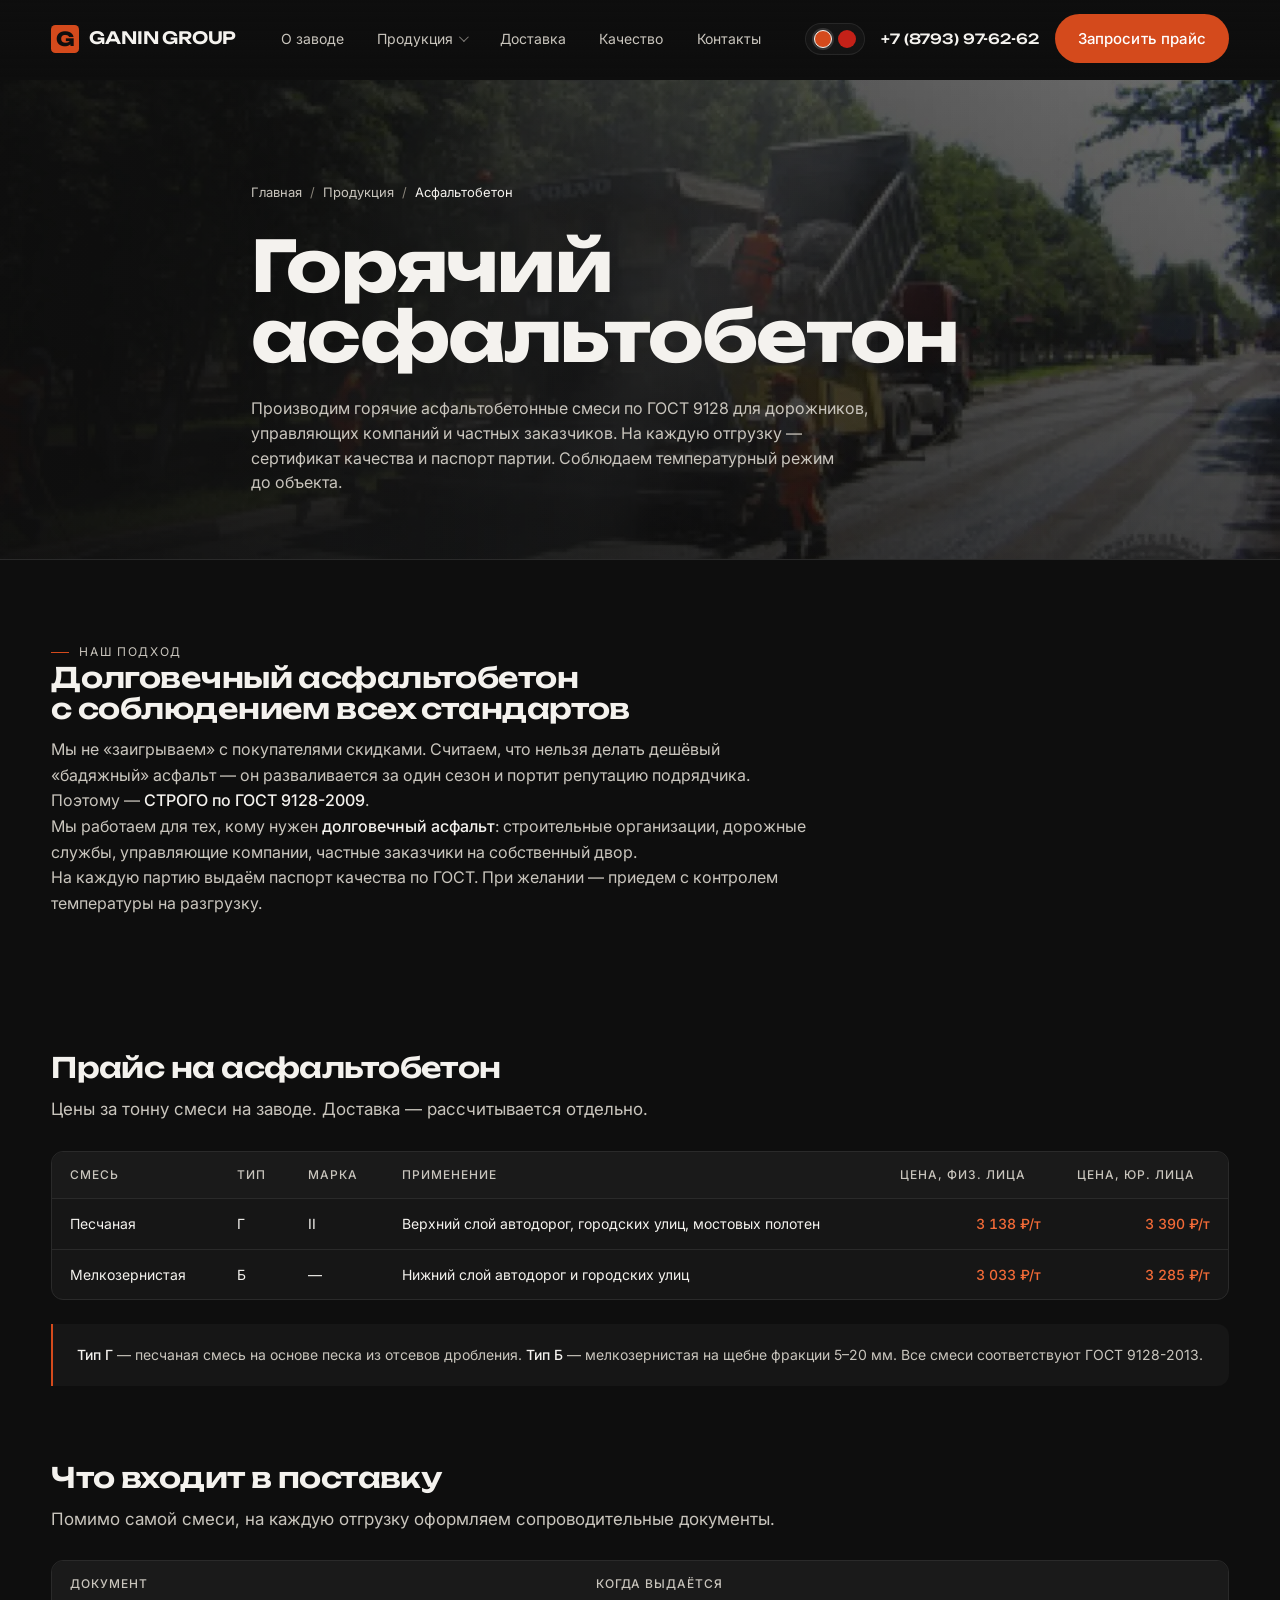
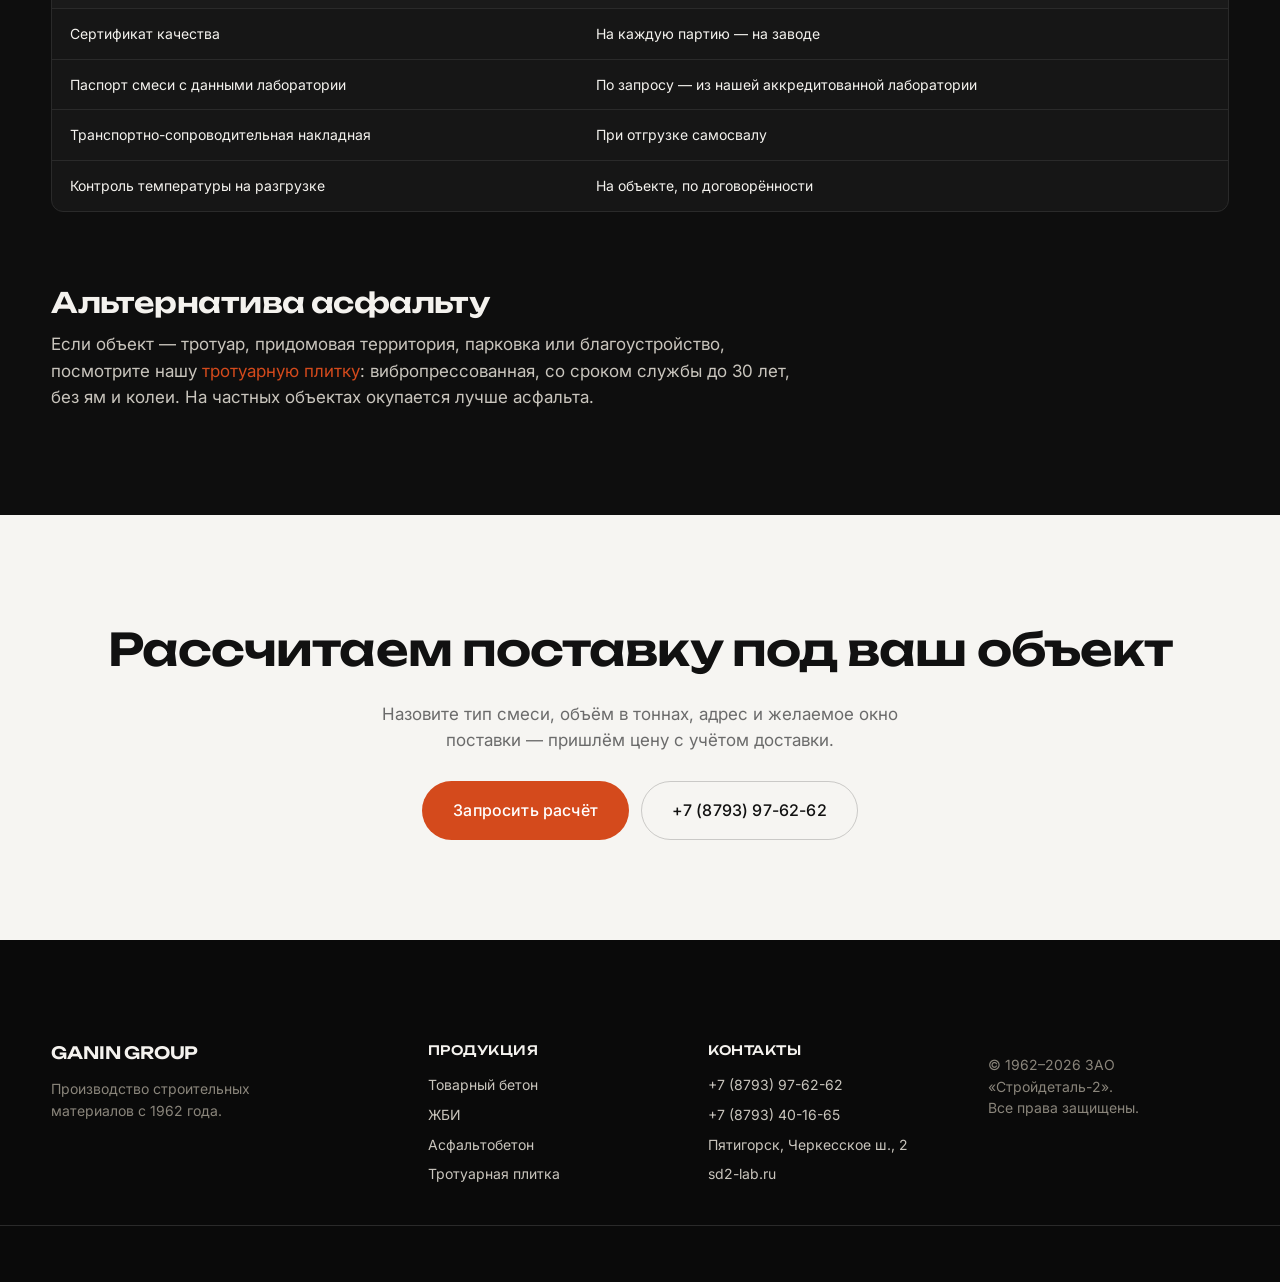
==== products/asphalt.html @ 4ff0aaa1 "first commit" ====
<!doctype html>
<html lang="ru">
<head>
  <meta charset="utf-8" />
  <meta name="viewport" content="width=device-width, initial-scale=1, viewport-fit=cover" />
  <meta name="theme-color" content="#0E0E0E" />
  <title>Асфальтобетон — Стройдеталь-2, Пятигорск</title>
  <meta name="description" content="Горячий асфальтобетон по ГОСТ 9128 для дорог, городских улиц и мостовых полотен. Песчаная и мелкозернистая смесь. Доставка с соблюдением температуры на объект." />

  <link rel="preconnect" href="https://fonts.googleapis.com" />
  <link rel="preconnect" href="https://fonts.gstatic.com" crossorigin />
  <link rel="stylesheet" href="https://fonts.googleapis.com/css2?family=Inter:wght@400;500;600&family=Unbounded:wght@500;600;700&display=swap" />
  <link rel="stylesheet" href="../assets/css/styles.css" />
</head>
<body>

<header class="site-header" data-header>
  <div class="container header-row">
    <a class="brand" href="../index.html" aria-label="GANIN GROUP — на главную">
      <svg class="brand__mark" viewBox="0 0 32 32" aria-hidden="true"><rect width="32" height="32" rx="5" fill="currentColor"/><text x="16" y="23.5" text-anchor="middle" font-family="Unbounded, system-ui, sans-serif" font-weight="800" font-size="22" letter-spacing="-1" fill="#0E0E0E">G</text></svg>
      <span class="brand__name">GANIN GROUP</span>
    </a>
    <nav class="nav" aria-label="Основная навигация">
      <ul class="nav__list">
        <li><a href="../index.html#about">О заводе</a></li>
        <li class="nav__has-sub">
          <a href="../index.html#products" aria-haspopup="true">Продукция</a>
          <ul class="nav__sub" aria-label="Категории продукции">
            <li><a href="concrete.html">Товарный бетон и&nbsp;растворы</a></li>
            <li><a href="zhbi.html">ЖБИ <small>293 позиции</small></a></li>
            <li><a href="asphalt.html">Асфальтобетон</a></li>
            <li><a href="paving.html">Тротуарная плитка, бордюр</a></li>
            <li><a href="drainage.html">Дренажные лотки</a></li>
            <li><a href="quarry.html">Инертные материалы <small>карьер</small></a></li>
          </ul>
        </li>
        <li><a href="../index.html#delivery">Доставка</a></li>
        <li><a href="../index.html#quality">Качество</a></li>
        <li><a href="../index.html#contacts">Контакты</a></li>
      </ul>
    </nav>
    <div class="header-actions">
      <a class="phone-link" href="tel:+78793976262">+7 (8793) 97-62-62</a>
      <a class="btn btn--accent" href="../index.html#contacts">Запросить прайс</a>
    </div>
    <button class="burger" data-burger aria-label="Открыть меню" aria-expanded="false">
      <span></span><span></span><span></span>
    </button>
  </div>
</header>

<main class="page">
  <section class="page-hero">
    <div class="page-hero__bg" aria-hidden="true">
      <img src="../assets/img/products/asphalt.webp" alt="" loading="lazy" />
    </div>
    <div class="container page-hero__inner">
      <nav class="breadcrumb" aria-label="Навигация по сайту">
        <a href="../index.html">Главная</a>
        <span class="breadcrumb__sep">/</span>
        <a href="../index.html#products">Продукция</a>
        <span class="breadcrumb__sep">/</span>
        <span class="breadcrumb__current">Асфальтобетон</span>
      </nav>
      <h1>Горячий<br/>асфальтобетон</h1>
      <p>
        Производим горячие асфальтобетонные смеси по&nbsp;ГОСТ&nbsp;9128 для дорожников,
        управляющих компаний и&nbsp;частных заказчиков. На&nbsp;каждую отгрузку&nbsp;—
        сертификат качества и&nbsp;паспорт партии. Соблюдаем температурный режим до&nbsp;объекта.
      </p>
    </div>
  </section>

  <section class="page-section">
    <div class="container">
      <header class="page-section__head">
        <p class="eyebrow">Наш подход</p>
        <h2>Долговечный асфальтобетон<br/>с&nbsp;соблюдением всех стандартов</h2>
        <div class="lede-block">
          <p>
            Мы&nbsp;не&nbsp;«заигрываем» с&nbsp;покупателями скидками. Считаем,
            что нельзя делать дешёвый «бадяжный» асфальт&nbsp;— он&nbsp;разваливается
            за&nbsp;один сезон и&nbsp;портит репутацию подрядчика. Поэтому&nbsp;—
            <strong>СТРОГО по&nbsp;ГОСТ&nbsp;9128-2009</strong>.
          </p>
          <p>
            Мы&nbsp;работаем для&nbsp;тех, кому нужен <strong>долговечный
            асфальт</strong>: строительные организации, дорожные службы,
            управляющие компании, частные заказчики на&nbsp;собственный двор.
          </p>
          <p>
            На&nbsp;каждую партию выдаём паспорт качества по&nbsp;ГОСТ.
            При&nbsp;желании&nbsp;— приедем с&nbsp;контролем температуры на&nbsp;разгрузку.
          </p>
        </div>
      </header>
    </div>
  </section>

  <section class="page-section">
    <div class="container">
      <header class="page-section__head">
        <h2>Прайс на&nbsp;асфальтобетон</h2>
        <p>Цены за&nbsp;тонну смеси на&nbsp;заводе. Доставка&nbsp;— рассчитывается отдельно.</p>
      </header>

      <div class="table-wrap">
        <table class="price-table">
          <thead>
            <tr>
              <th>Смесь</th>
              <th>Тип</th>
              <th>Марка</th>
              <th>Применение</th>
              <th>Цена, физ.&nbsp;лица</th>
              <th>Цена, юр.&nbsp;лица</th>
            </tr>
          </thead>
          <tbody>
            <tr>
              <td>Песчаная</td>
              <td>Г</td>
              <td>II</td>
              <td>Верхний слой автодорог, городских улиц, мостовых полотен</td>
              <td class="price">3 138&nbsp;₽/т</td>
              <td class="price">3 390&nbsp;₽/т</td>
            </tr>
            <tr>
              <td>Мелкозернистая</td>
              <td>Б</td>
              <td>—</td>
              <td>Нижний слой автодорог и&nbsp;городских улиц</td>
              <td class="price">3 033&nbsp;₽/т</td>
              <td class="price">3 285&nbsp;₽/т</td>
            </tr>
          </tbody>
        </table>
      </div>

      <div class="tech-notes">
        <b>Тип&nbsp;Г</b>&nbsp;— песчаная смесь на&nbsp;основе песка из&nbsp;отсевов дробления.
        <b>Тип&nbsp;Б</b>&nbsp;— мелкозернистая на&nbsp;щебне фракции 5–20&nbsp;мм.
        Все смеси соответствуют ГОСТ&nbsp;9128-2013.
      </div>
    </div>
  </section>

  <section class="page-section">
    <div class="container">
      <header class="page-section__head">
        <h2>Что входит в&nbsp;поставку</h2>
        <p>Помимо самой смеси, на&nbsp;каждую отгрузку оформляем сопроводительные документы.</p>
      </header>

      <div class="table-wrap">
        <table class="price-table">
          <thead>
            <tr><th>Документ</th><th>Когда выдаётся</th></tr>
          </thead>
          <tbody>
            <tr><td>Сертификат качества</td><td>На&nbsp;каждую партию&nbsp;— на&nbsp;заводе</td></tr>
            <tr><td>Паспорт смеси с&nbsp;данными лаборатории</td><td>По&nbsp;запросу&nbsp;— из&nbsp;нашей аккредитованной лаборатории</td></tr>
            <tr><td>Транспортно-сопроводительная накладная</td><td>При отгрузке самосвалу</td></tr>
            <tr><td>Контроль температуры на&nbsp;разгрузке</td><td>На&nbsp;объекте, по&nbsp;договорённости</td></tr>
          </tbody>
        </table>
      </div>
    </div>
  </section>

  <section class="page-section">
    <div class="container">
      <header class="page-section__head">
        <h2>Альтернатива асфальту</h2>
        <p>
          Если объект&nbsp;— тротуар, придомовая территория, парковка
          или&nbsp;благоустройство, посмотрите нашу <a class="accent" href="paving.html">тротуарную плитку</a>:
          вибропрессованная, со&nbsp;сроком службы до&nbsp;30&nbsp;лет, без&nbsp;ям и&nbsp;колеи.
          На&nbsp;частных объектах окупается лучше асфальта.
        </p>
      </header>
    </div>
  </section>

  <section class="page-cta">
    <div class="container">
      <h2>Рассчитаем поставку под ваш объект</h2>
      <p>Назовите тип смеси, объём в&nbsp;тоннах, адрес и&nbsp;желаемое окно поставки&nbsp;— пришлём цену с&nbsp;учётом доставки.</p>
      <div class="page-cta__actions">
        <a class="btn btn--accent btn--lg" href="../index.html#contacts">Запросить расчёт</a>
        <a class="btn btn--ghost btn--lg" href="tel:+78793976262">+7 (8793) 97-62-62</a>
      </div>
    </div>
  </section>
</main>

<footer class="footer">
  <div class="container footer__grid">
    <div class="footer__brand">
      <span class="brand__name">GANIN GROUP</span>
      <p>Производство строительных материалов с&nbsp;1962&nbsp;года.</p>
    </div>
    <div class="footer__col">
      <p class="footer__h">Продукция</p>
      <ul>
        <li><a href="concrete.html">Товарный бетон</a></li>
        <li><a href="zhbi.html">ЖБИ</a></li>
        <li><a href="asphalt.html">Асфальтобетон</a></li>
        <li><a href="paving.html">Тротуарная плитка</a></li>
      </ul>
    </div>
    <div class="footer__col">
      <p class="footer__h">Контакты</p>
      <ul>
        <li><a href="tel:+78793976262">+7 (8793) 97-62-62</a></li>
        <li><a href="tel:+78793401665">+7 (8793) 40-16-65</a></li>
        <li>Пятигорск, Черкесское ш., 2</li>
        <li><a href="https://sd2-lab.ru" rel="noopener" target="_blank">sd2-lab.ru</a></li>
      </ul>
    </div>
    <div class="footer__col footer__legal">
      <p>© 1962–<span data-year>2026</span> ЗАО «Стройдеталь-2».<br/>Все права защищены.</p>
    </div>
  </div>
</footer>

<script src="../assets/js/main.js" defer></script>
</body>
</html>
---- assets/css/styles.css ----
/* ============================================
   Стройдеталь-2 — design system
   ============================================ */

:root {
  --bg:        #0E0E0E;
  --bg-2:      #161616;
  --surface:   #1A1A1A;
  --surface-2: #222;
  --line:      #2A2A2A;
  --fg:        #F4F2EE;
  --fg-2:      #C9C5BD;
  --muted:     #8A857B;
  --accent:    #D44A1C;
  --accent-2:  #F26A37;

  --light-bg:  #F6F5F2;
  --light-fg:  #111;
  --light-mut: #6B6B6B;
  --light-line:#E2DFD7;

  /* color theme swatches (read by theme picker) */
  --swatch-orange: #D44A1C;
  --swatch-red:    #C42118;

  --container: 1440px;
  --gutter:    clamp(20px, 4vw, 56px);

  --r-sm: 6px;
  --r-md: 12px;
  --r-lg: 20px;

  --ease: cubic-bezier(.2, .7, .2, 1);
}

/* Red accent theme — swap orange for industrial red */
[data-accent="red"] {
  --accent:   #C42118;
  --accent-2: #E63B2A;
}

* { box-sizing: border-box; }

html { scroll-behavior: smooth; }

body {
  margin: 0;
  font-family: 'Inter', -apple-system, BlinkMacSystemFont, 'Segoe UI', system-ui, sans-serif;
  font-size: 17px;
  line-height: 1.55;
  color: var(--fg);
  background: var(--bg);
  -webkit-font-smoothing: antialiased;
  -moz-osx-font-smoothing: grayscale;
  text-rendering: optimizeLegibility;
}

img, svg, video, canvas, iframe { display: block; max-width: 100%; }

a { color: inherit; text-decoration: none; }
a:hover { color: var(--accent-2); }

button { font: inherit; cursor: pointer; }

.container {
  width: 100%;
  max-width: var(--container);
  margin: 0 auto;
  padding-inline: var(--gutter);
}

/* ============ Typography ============ */
.h2 {
  font-family: 'Unbounded', 'Inter', sans-serif;
  font-weight: 600;
  font-size: clamp(2rem, 4.5vw, 4.2rem);
  line-height: 1.04;
  letter-spacing: -0.02em;
  margin: 0 0 .4em;
  color: var(--fg);
}

.eyebrow {
  display: inline-block;
  font-size: 12px;
  letter-spacing: .14em;
  text-transform: uppercase;
  color: var(--muted);
  margin: 0 0 1.2rem;
  padding-left: 28px;
  position: relative;
}
.eyebrow::before {
  content: "";
  position: absolute;
  left: 0; top: 50%;
  width: 18px; height: 1px;
  background: var(--accent);
}

.accent { color: var(--accent); }

/* ============ Buttons ============ */
.btn {
  display: inline-flex;
  align-items: center;
  justify-content: center;
  gap: .5em;
  padding: 12px 22px;
  font-weight: 500;
  font-size: 15px;
  letter-spacing: .01em;
  border: 1px solid transparent;
  border-radius: 999px;
  cursor: pointer;
  transition: background .2s var(--ease), color .2s var(--ease), border-color .2s var(--ease), transform .15s var(--ease);
  white-space: nowrap;
}
.btn--accent {
  background: var(--accent);
  color: #fff;
}
.btn--accent:hover {
  background: var(--accent-2);
  color: #fff;
  transform: translateY(-1px);
}
.btn--ghost {
  background: transparent;
  color: var(--fg);
  border-color: rgba(255,255,255,.22);
}
.btn--ghost:hover {
  border-color: var(--fg);
  color: var(--fg);
}
/* Ghost button on light surfaces */
.products .btn--ghost,
.stats .btn--ghost,
.contacts .btn--ghost,
.page-cta .btn--ghost {
  color: var(--light-fg);
  border-color: rgba(0,0,0,.18);
}
.products .btn--ghost:hover,
.stats .btn--ghost:hover,
.contacts .btn--ghost:hover,
.page-cta .btn--ghost:hover {
  border-color: var(--light-fg);
  color: var(--light-fg);
}
.btn--lg {
  padding: 16px 30px;
  font-size: 16px;
}

/* ============ Header ============ */
.site-header {
  position: fixed;
  inset: 0 0 auto 0;
  z-index: 50;
  padding-block: 14px;
  background: linear-gradient(to bottom, rgba(14,14,14,.6), rgba(14,14,14,0));
  transition: background .25s var(--ease), backdrop-filter .25s var(--ease);
}
.site-header.is-scrolled {
  background: rgba(14,14,14,.85);
  backdrop-filter: saturate(140%) blur(14px);
  -webkit-backdrop-filter: saturate(140%) blur(14px);
  border-bottom: 1px solid rgba(255,255,255,.06);
}

.header-row {
  display: grid;
  grid-template-columns: auto 1fr auto;
  align-items: center;
  gap: 32px;
}

.brand {
  display: inline-flex;
  align-items: center;
  gap: 10px;
  color: var(--accent);
}
.brand__mark { width: 28px; height: 28px; }
.brand__name {
  font-family: 'Unbounded', sans-serif;
  font-weight: 600;
  font-size: 17px;
  letter-spacing: -0.01em;
  color: var(--fg);
}

.nav__list {
  list-style: none;
  margin: 0;
  padding: 0;
  display: flex;
  justify-content: center;
  gap: clamp(14px, 2vw, 28px);
}
.nav__list > li > a {
  font-size: 14px;
  color: var(--fg-2);
  padding: 8px 4px;
  position: relative;
  display: inline-flex;
  align-items: center;
  gap: 4px;
}
.nav__list > li > a:hover { color: var(--fg); }
.nav__list > li > a::after {
  content: "";
  position: absolute;
  left: 4px; right: 4px; bottom: 4px;
  height: 1px;
  background: var(--accent);
  transform: scaleX(0);
  transform-origin: left;
  transition: transform .25s var(--ease);
}
.nav__list > li > a:hover::after { transform: scaleX(1); }

/* Dropdown — products submenu */
.nav__has-sub { position: relative; }
.nav__has-sub > a::before {
  content: "";
  width: 6px; height: 6px;
  border-right: 1.5px solid currentColor;
  border-bottom: 1.5px solid currentColor;
  transform: rotate(45deg) translateY(-2px);
  opacity: .6;
  transition: transform .2s var(--ease), opacity .2s var(--ease);
  margin-left: 2px;
  order: 2;
}
.nav__has-sub:hover > a::before,
.nav__has-sub:focus-within > a::before {
  transform: rotate(-135deg) translateY(2px);
  opacity: 1;
}
.nav__sub {
  list-style: none;
  margin: 0;
  padding: 8px 0;
  position: absolute;
  top: calc(100% + 8px);
  left: -16px;
  min-width: 280px;
  background: rgba(20, 20, 20, .92);
  backdrop-filter: saturate(140%) blur(16px);
  -webkit-backdrop-filter: saturate(140%) blur(16px);
  border: 1px solid rgba(255, 255, 255, .08);
  border-radius: var(--r-md);
  box-shadow: 0 14px 40px -10px rgba(0, 0, 0, .55);
  opacity: 0;
  visibility: hidden;
  transform: translateY(-6px);
  transition: opacity .2s var(--ease), transform .2s var(--ease), visibility .2s;
  z-index: 5;
}
/* invisible bridge so cursor can move from parent to dropdown without losing hover */
.nav__has-sub::before {
  content: "";
  position: absolute;
  top: 100%; left: 0; right: 0;
  height: 10px;
}
.nav__has-sub:hover > .nav__sub,
.nav__has-sub:focus-within > .nav__sub {
  opacity: 1;
  visibility: visible;
  transform: none;
}
.nav__sub li { display: block; }
.nav__sub a {
  display: block;
  padding: 11px 20px;
  font-size: 14px;
  color: var(--fg-2);
  white-space: nowrap;
  border-left: 2px solid transparent;
  transition: color .15s var(--ease), background .15s var(--ease), border-color .15s var(--ease);
}
.nav__sub a:hover,
.nav__sub a:focus-visible {
  color: var(--fg);
  background: rgba(255, 255, 255, .04);
  border-left-color: var(--accent);
  outline: none;
}
.nav__sub small {
  display: block;
  font-size: 11px;
  color: var(--muted);
  letter-spacing: .04em;
  margin-top: 2px;
}

.header-actions {
  display: flex;
  align-items: center;
  gap: 16px;
}

/* Theme picker (accent colour swatches in header) */
.theme-picker {
  display: inline-flex;
  align-items: center;
  gap: 6px;
  padding: 6px 8px;
  border-radius: 999px;
  border: 1px solid rgba(255, 255, 255, .08);
  background: rgba(255, 255, 255, .03);
}
.theme-picker__dot {
  --dot: var(--swatch-orange);
  width: 18px;
  height: 18px;
  padding: 0;
  border-radius: 50%;
  border: 1.5px solid transparent;
  background: var(--dot);
  cursor: pointer;
  transition: transform .15s var(--ease), border-color .15s var(--ease), box-shadow .15s var(--ease);
}
.theme-picker__dot:hover { transform: scale(1.12); }
.theme-picker__dot[aria-pressed="true"] {
  border-color: var(--fg);
  box-shadow: 0 0 0 2px rgba(244, 242, 238, .15);
}
.theme-picker__dot:focus-visible {
  outline: 2px solid var(--fg);
  outline-offset: 3px;
}
.theme-picker__dot--orange { --dot: var(--swatch-orange); }
.theme-picker__dot--red    { --dot: var(--swatch-red); }

@media (max-width: 640px) {
  .theme-picker { padding: 4px 6px; gap: 4px; }
  .theme-picker__dot { width: 16px; height: 16px; }
}
.phone-link {
  font-family: 'Unbounded', sans-serif;
  font-weight: 500;
  font-size: 14px;
  letter-spacing: -0.01em;
  color: var(--fg);
}

.burger {
  display: none;
  background: transparent;
  border: 0;
  width: 40px; height: 40px;
  padding: 8px;
  position: relative;
}
.burger span {
  display: block;
  width: 22px; height: 2px;
  background: var(--fg);
  margin: 5px auto;
  transition: transform .25s var(--ease), opacity .25s var(--ease);
}
.burger[aria-expanded="true"] span:nth-child(1) { transform: translateY(7px) rotate(45deg); }
.burger[aria-expanded="true"] span:nth-child(2) { opacity: 0; }
.burger[aria-expanded="true"] span:nth-child(3) { transform: translateY(-7px) rotate(-45deg); }

/* ============ Hero ============ */
.hero {
  position: relative;
  height: 220vh;        /* scroll length for the video */
  background: #000;
}
.hero__sticky {
  position: sticky;
  top: 0;
  height: 100vh;
  overflow: hidden;
}
.hero__canvas,
.hero__fallback {
  position: absolute;
  inset: 0;
  width: 100%;
  height: 100%;
  object-fit: cover;
}
.hero__canvas { z-index: 2; }
.hero__fallback { z-index: 1; opacity: .9; filter: brightness(.85); }
.hero__shade {
  position: absolute;
  inset: 0;
  z-index: 3;
  background:
    radial-gradient(ellipse at 30% 40%, rgba(0,0,0,0) 0%, rgba(0,0,0,.55) 75%),
    linear-gradient(to bottom, rgba(0,0,0,.55), rgba(0,0,0,0) 35%, rgba(0,0,0,.65) 100%);
  pointer-events: none;
}

.hero__content {
  position: relative;
  z-index: 4;
  height: 100%;
  display: flex;
  flex-direction: column;
  justify-content: flex-end;
  padding-bottom: clamp(60px, 12vh, 140px);
  max-width: var(--container);
}
.hero__eyebrow {
  display: inline-block;
  font-size: 12px;
  letter-spacing: .18em;
  text-transform: uppercase;
  color: var(--fg-2);
  margin: 0 0 24px;
  padding-left: 28px;
  position: relative;
}
.hero__eyebrow::before {
  content: "";
  position: absolute;
  left: 0; top: 50%;
  width: 18px; height: 1px;
  background: var(--accent);
}
.hero__title {
  font-family: 'Unbounded', sans-serif;
  font-weight: 700;
  font-size: clamp(2.4rem, 6.2vw, 5.6rem);
  line-height: .98;
  letter-spacing: -0.025em;
  margin: 0 0 .35em;
  max-width: 18ch;
  color: var(--fg);
  overflow-wrap: break-word;
  word-break: normal;
  hyphens: manual;
}
.hero__lede {
  max-width: 56ch;
  font-size: clamp(1rem, 1.2vw, 1.2rem);
  color: var(--fg-2);
  margin: 0 0 32px;
}
.hero__cta {
  display: flex;
  flex-wrap: wrap;
  gap: 12px;
}

.hero__scrollhint {
  position: absolute;
  z-index: 4;
  right: var(--gutter);
  bottom: 28px;
  font-size: 11px;
  letter-spacing: .22em;
  text-transform: uppercase;
  color: var(--fg-2);
  display: flex;
  flex-direction: column;
  align-items: center;
  gap: 8px;
  opacity: .85;
}
.hero__scrollhint svg { animation: bob 1.6s var(--ease) infinite; }
@keyframes bob {
  0%, 100% { transform: translateY(0); opacity: .9; }
  50%      { transform: translateY(6px); opacity: .55; }
}

/* ============ Stats strip ============ */
.stats {
  background: var(--light-bg);
  color: var(--light-fg);
  padding: clamp(40px, 6vw, 80px) 0;
  position: relative;
  z-index: 2;
}
.stats__grid {
  display: grid;
  grid-template-columns: repeat(auto-fit, minmax(180px, 1fr));
  gap: clamp(20px, 3vw, 40px);
}
.stat {
  display: flex;
  flex-direction: column;
  gap: 6px;
  border-left: 2px solid var(--accent);
  padding-left: 18px;
}
.stat__num {
  font-family: 'Unbounded', sans-serif;
  font-weight: 600;
  font-size: clamp(2.2rem, 4vw, 3.4rem);
  line-height: 1;
  letter-spacing: -0.02em;
  font-variant-numeric: tabular-nums;
  color: var(--light-fg);
}
.stat__label {
  font-size: 14px;
  color: var(--light-mut);
}

/* ============ Sections shared ============ */
.section {
  padding: clamp(80px, 12vw, 160px) 0;
  position: relative;
}
.section__head { max-width: 760px; margin: 0 0 clamp(40px, 6vw, 80px); }
.section__lede {
  font-size: clamp(1rem, 1.2vw, 1.2rem);
  color: var(--fg-2);
  max-width: 56ch;
  margin: 0;
}

/* ============ About ============ */
.about { background: var(--bg); }
.about__grid {
  display: grid;
  grid-template-columns: 1fr 1fr;
  gap: clamp(40px, 6vw, 100px);
  align-items: start;
}
.about__head { position: sticky; top: 100px; }
.about__body p { color: var(--fg-2); margin: 0 0 1.2em; }

.checklist {
  list-style: none;
  margin: 28px 0 0;
  padding: 0;
  display: grid;
  gap: 12px;
}
.checklist li {
  position: relative;
  padding-left: 32px;
  color: var(--fg);
}
.checklist li::before {
  content: "";
  position: absolute;
  left: 0; top: 10px;
  width: 18px; height: 1px;
  background: var(--accent);
}

/* ============ Products ============ */
.products {
  background: var(--light-bg);
  color: var(--light-fg);
}
.products .eyebrow { color: var(--light-mut); }
.products .h2 { color: var(--light-fg); }
.products .section__lede { color: var(--light-mut); }
.products .eyebrow::before { background: var(--accent); }

.products__grid {
  display: grid;
  grid-template-columns: repeat(auto-fit, minmax(320px, 1fr));
  gap: 1px;
  background: var(--light-line);
  border: 1px solid var(--light-line);
}
.product {
  background: var(--light-bg);
  display: flex;
  flex-direction: column;
  transition: background .25s var(--ease);
  color: var(--light-fg);
  text-decoration: none;
}
.product:hover { background: #fff; color: var(--light-fg); }
.product:hover .product__more { color: var(--accent-2); }
.product:focus-visible { outline: 2px solid var(--accent); outline-offset: -2px; }
.product__media {
  aspect-ratio: 16 / 10;
  background: var(--light-line);
  overflow: hidden;
}
.product__media svg,
.product__media img {
  width: 100%;
  height: 100%;
  object-fit: cover;
  display: block;
  transition: transform .55s var(--ease);
}
.product:hover .product__media img { transform: scale(1.035); }
.product__body {
  padding: clamp(20px, 2.5vw, 32px);
  display: flex;
  flex-direction: column;
  gap: 12px;
  flex: 1;
}
.product__title {
  font-family: 'Unbounded', sans-serif;
  font-weight: 600;
  font-size: clamp(1.3rem, 1.7vw, 1.7rem);
  letter-spacing: -0.02em;
  line-height: 1.05;
  margin: 0;
  color: var(--light-fg);
}
.product__body p {
  margin: 0;
  color: var(--light-mut);
  font-size: 15px;
}
.product__more {
  margin-top: auto;
  padding-top: 8px;
  font-weight: 500;
  color: var(--accent);
  font-size: 15px;
}
.product__more:hover { color: var(--accent-2); }

/* ============ Delivery ============ */
.delivery { background: var(--bg); }
.delivery__grid {
  display: grid;
  grid-template-columns: 1fr 1fr;
  gap: clamp(40px, 6vw, 100px);
  align-items: start;
}
.delivery__metrics {
  display: grid;
  grid-template-columns: 1fr 1fr;
  gap: 1px;
  background: var(--line);
  border: 1px solid var(--line);
}
.metric {
  background: var(--bg);
  padding: clamp(24px, 3vw, 40px);
  display: flex;
  flex-direction: column;
  gap: 10px;
  min-height: 200px;
  justify-content: space-between;
}
.metric__num {
  font-family: 'Unbounded', sans-serif;
  font-weight: 600;
  font-size: clamp(2.5rem, 5vw, 4rem);
  line-height: 1;
  letter-spacing: -0.025em;
  color: var(--accent);
  font-variant-numeric: tabular-nums;
}
.metric__label {
  font-size: 14px;
  color: var(--fg-2);
  max-width: 22ch;
}

/* ============ Quality ============ */
.quality { background: var(--bg-2); }
.quality__grid {
  display: grid;
  grid-template-columns: 1fr 1fr;
  gap: clamp(40px, 6vw, 100px);
  align-items: start;
}
.quality__head { position: sticky; top: 100px; }
.quality__head p { color: var(--fg-2); margin: 0 0 24px; }

.quality__list {
  list-style: none;
  margin: 0;
  padding: 0;
  display: grid;
  gap: 1px;
  background: var(--line);
  border-top: 1px solid var(--line);
  border-bottom: 1px solid var(--line);
}
.quality__list li {
  background: var(--bg-2);
  padding: 28px 8px;
  display: grid;
  grid-template-columns: auto 1fr;
  gap: 28px;
  align-items: start;
}
.quality__num {
  font-family: 'Unbounded', sans-serif;
  font-size: 13px;
  font-weight: 500;
  color: var(--accent);
  letter-spacing: .06em;
  padding-top: 4px;
}
.quality__list h4 {
  font-family: 'Unbounded', sans-serif;
  font-weight: 500;
  font-size: 1.05rem;
  margin: 0 0 6px;
  letter-spacing: -0.01em;
}
.quality__list p {
  margin: 0;
  color: var(--fg-2);
  font-size: 15px;
}

/* ============ Contacts ============ */
.contacts {
  background: var(--light-bg);
  color: var(--light-fg);
}
.contacts .eyebrow { color: var(--light-mut); }
.contacts .h2 { color: var(--light-fg); }
.contacts__grid {
  display: grid;
  grid-template-columns: 1fr 1fr;
  gap: clamp(40px, 6vw, 80px);
  row-gap: clamp(40px, 5vw, 60px);
}
.contacts__head p { color: var(--light-mut); }

.contacts__cards {
  display: grid;
  gap: 16px;
}
.ccard {
  background: #fff;
  border: 1px solid var(--light-line);
  border-radius: var(--r-md);
  padding: 24px;
  display: flex;
  flex-direction: column;
  gap: 8px;
}
.ccard__label {
  font-size: 12px;
  letter-spacing: .14em;
  text-transform: uppercase;
  color: var(--light-mut);
  margin: 0 0 8px;
}
.ccard__big {
  font-family: 'Unbounded', sans-serif;
  font-weight: 500;
  font-size: clamp(1.2rem, 1.8vw, 1.6rem);
  letter-spacing: -0.02em;
  color: var(--light-fg);
  margin: 0;
  text-decoration: none;
  line-height: 1.2;
}
a.ccard__big:hover { color: var(--accent); }
.ccard__muted {
  font-size: 14px;
  color: var(--light-mut);
  margin: 4px 0 0;
}
.ccard .btn { align-self: flex-start; }
.ccard .btn + .btn { margin-top: 8px; }

.contacts__map {
  grid-column: 1 / -1;
  aspect-ratio: 16 / 7;
  border-radius: var(--r-md);
  overflow: hidden;
  border: 1px solid var(--light-line);
}
.contacts__map iframe {
  width: 100%;
  height: 100%;
  border: 0;
}

/* ============ Footer ============ */
.footer {
  background: #0A0A0A;
  padding: clamp(60px, 8vw, 100px) 0 32px;
  color: var(--fg-2);
  font-size: 14px;
}
.footer__grid {
  display: grid;
  grid-template-columns: 1.4fr 1fr 1fr 1fr;
  gap: 40px;
  padding-bottom: 40px;
  border-bottom: 1px solid var(--line);
  margin-bottom: 24px;
}
.footer__brand p {
  margin: 12px 0 0;
  max-width: 28ch;
  color: var(--muted);
}
.footer__h {
  margin: 0 0 14px;
  color: var(--fg);
  font-family: 'Unbounded', sans-serif;
  font-weight: 500;
  font-size: 13px;
  letter-spacing: .04em;
  text-transform: uppercase;
}
.footer__col ul {
  list-style: none;
  margin: 0;
  padding: 0;
  display: grid;
  gap: 8px;
}
.footer__col a:hover { color: var(--accent-2); }
.footer__legal { color: var(--muted); }

/* ============================================
   Director quote
   ============================================ */
.quote-block {
  background: var(--bg-2);
  padding: clamp(80px, 12vw, 160px) 0;
  position: relative;
}
.quote-block .container {
  max-width: 1080px;
}
.quote {
  margin: 0;
  position: relative;
  padding-top: 32px;
}
.quote::before {
  content: "“";
  position: absolute;
  top: -20px;
  left: -8px;
  font-family: 'Unbounded', sans-serif;
  font-weight: 700;
  font-size: clamp(6rem, 12vw, 11rem);
  line-height: .8;
  color: var(--accent);
  opacity: .35;
  pointer-events: none;
}
.quote__text {
  font-family: 'Unbounded', sans-serif;
  font-weight: 500;
  font-size: clamp(1.4rem, 2.4vw, 2.2rem);
  line-height: 1.25;
  letter-spacing: -0.015em;
  color: var(--fg);
  margin: 0 0 32px;
  max-width: 28ch;
}
.quote__text + .quote__text {
  font-size: clamp(1.05rem, 1.4vw, 1.35rem);
  line-height: 1.45;
  font-weight: 400;
  font-family: 'Inter', sans-serif;
  color: var(--fg-2);
  letter-spacing: 0;
  max-width: 60ch;
}
.quote__author {
  display: flex;
  flex-direction: column;
  gap: 4px;
  border-left: 2px solid var(--accent);
  padding-left: 18px;
  font-style: normal;
}
.quote__author cite {
  font-family: 'Unbounded', sans-serif;
  font-weight: 500;
  font-size: 1rem;
  font-style: normal;
  letter-spacing: -0.01em;
  color: var(--fg);
}
.quote__author span {
  font-size: 13px;
  color: var(--muted);
  letter-spacing: .03em;
  text-transform: uppercase;
}

/* ============================================
   Timeline (modernization history)
   ============================================ */
.timeline-section { background: var(--bg); }
.timeline {
  list-style: none;
  margin: 0;
  padding: 0;
  display: grid;
  grid-template-columns: repeat(4, 1fr);
  gap: 1px;
  background: var(--line);
  border: 1px solid var(--line);
}
.timeline > li {
  background: var(--bg);
  padding: clamp(24px, 3vw, 40px);
  display: flex;
  flex-direction: column;
  gap: 12px;
  min-height: 240px;
}
.timeline__year {
  font-family: 'Unbounded', sans-serif;
  font-weight: 600;
  font-size: clamp(2rem, 3.5vw, 2.8rem);
  letter-spacing: -0.02em;
  color: var(--accent);
  font-variant-numeric: tabular-nums;
  line-height: 1;
}
.timeline h4 {
  font-family: 'Unbounded', sans-serif;
  font-weight: 500;
  font-size: 1.05rem;
  letter-spacing: -0.01em;
  margin: 0;
  color: var(--fg);
}
.timeline p {
  margin: 0;
  color: var(--fg-2);
  font-size: 14px;
}

/* ============================================
   Certificates grid (in quality section)
   ============================================ */
.cert-grid {
  list-style: none;
  margin: clamp(40px, 6vw, 64px) 0 0;
  padding: 0;
  display: grid;
  grid-template-columns: repeat(auto-fit, minmax(180px, 1fr));
  gap: clamp(16px, 2vw, 28px);
  grid-column: 1 / -1;
}
.cert-grid li {
  display: flex;
  flex-direction: column;
  gap: 12px;
}
.cert-grid figure {
  margin: 0;
  background: var(--surface);
  border: 1px solid var(--line);
  border-radius: var(--r-md);
  overflow: hidden;
  aspect-ratio: 5 / 7;
  display: flex;
  align-items: center;
  justify-content: center;
}
.cert-grid img {
  width: 100%;
  height: 100%;
  object-fit: cover;
  display: block;
  transition: transform .4s var(--ease);
}
.cert-grid li:hover img { transform: scale(1.04); }
.cert-grid figcaption {
  font-size: 13px;
  color: var(--fg-2);
  line-height: 1.35;
}

/* ============================================
   Partners strip
   ============================================ */
.partners-strip {
  background: var(--light-bg);
  color: var(--light-fg);
  padding: clamp(48px, 6vw, 80px) 0;
  border-top: 1px solid var(--light-line);
}
.partners-strip .container {
  display: grid;
  grid-template-columns: 200px 1fr;
  gap: clamp(24px, 4vw, 60px);
  align-items: center;
}
.partners-strip__head .eyebrow { color: var(--light-mut); margin: 0 0 8px; }
.partners-strip__head .eyebrow::before { background: var(--accent); }
.partners-strip__head h3 {
  font-family: 'Unbounded', sans-serif;
  font-weight: 500;
  font-size: clamp(1.1rem, 1.4vw, 1.4rem);
  letter-spacing: -0.01em;
  margin: 0;
  color: var(--light-fg);
}
.partners-list {
  list-style: none;
  margin: 0;
  padding: 0;
  display: grid;
  grid-template-columns: repeat(auto-fit, minmax(120px, 1fr));
  gap: clamp(20px, 3vw, 40px);
  align-items: center;
  justify-items: center;
}
.partners-list img {
  max-width: 140px;
  width: 100%;
  height: auto;
  filter: grayscale(1) contrast(.9);
  opacity: .55;
  transition: opacity .25s var(--ease), filter .25s var(--ease);
}
.partners-list img:hover { opacity: 1; filter: grayscale(0); }

@media (max-width: 860px) {
  .timeline { grid-template-columns: 1fr 1fr; }
  .partners-strip .container { grid-template-columns: 1fr; }
}
@media (max-width: 640px) {
  .timeline { grid-template-columns: 1fr; }
  .quote { padding-top: 48px; }
  .quote::before { font-size: 6rem; top: -30px; }
}

/* ============================================
   Page-product extras (advantages list, contact card)
   ============================================ */
.advantages {
  list-style: none;
  margin: 0;
  padding: 0;
  display: grid;
  grid-template-columns: repeat(auto-fit, minmax(280px, 1fr));
  gap: 1px;
  background: var(--line);
  border: 1px solid var(--line);
}
.advantages li {
  background: var(--bg);
  padding: clamp(20px, 2.5vw, 32px);
  display: flex;
  flex-direction: column;
  gap: 10px;
  min-height: 180px;
}
.advantages__num {
  font-family: 'Unbounded', sans-serif;
  font-weight: 500;
  font-size: 13px;
  color: var(--accent);
  letter-spacing: .06em;
}
.advantages h4 {
  font-family: 'Unbounded', sans-serif;
  font-weight: 500;
  font-size: 1rem;
  letter-spacing: -0.01em;
  margin: 0;
  color: var(--fg);
}
.advantages p {
  margin: 0;
  color: var(--fg-2);
  font-size: 14px;
}
.lede-block {
  max-width: 820px;
  margin: 0 0 clamp(32px, 5vw, 60px);
}
.lede-block p {
  color: var(--fg-2);
  font-size: clamp(1rem, 1.2vw, 1.15rem);
  line-height: 1.6;
  margin: 0 0 1em;
}
.lede-block p strong { color: var(--fg); font-weight: 500; }

.manager-card {
  display: grid;
  grid-template-columns: auto 1fr;
  gap: 24px;
  align-items: center;
  background: var(--bg-2);
  border: 1px solid var(--line);
  border-left: 3px solid var(--accent);
  border-radius: var(--r-md);
  padding: 24px clamp(24px, 3vw, 36px);
  margin-top: 28px;
}
.manager-card__avatar {
  width: 72px;
  height: 72px;
  border-radius: 50%;
  background: var(--surface);
  display: flex;
  align-items: center;
  justify-content: center;
  font-family: 'Unbounded', sans-serif;
  font-weight: 500;
  font-size: 1.4rem;
  color: var(--accent);
}
.manager-card__label {
  font-size: 12px;
  letter-spacing: .12em;
  text-transform: uppercase;
  color: var(--muted);
  margin: 0 0 4px;
}
.manager-card__name {
  font-family: 'Unbounded', sans-serif;
  font-weight: 500;
  font-size: 1.1rem;
  letter-spacing: -0.01em;
  margin: 0 0 8px;
  color: var(--fg);
}
.manager-card a {
  color: var(--accent);
  font-weight: 500;
  margin-right: 16px;
}
.manager-card a:hover { color: var(--accent-2); }
@media (max-width: 640px) {
  .manager-card { grid-template-columns: 1fr; gap: 16px; padding: 20px; }
  .manager-card__avatar { width: 56px; height: 56px; font-size: 1.2rem; }
}

/* ============================================
   Product pages
   ============================================ */
.page {
  padding-top: 80px;        /* clears fixed header */
  background: var(--bg);
}
.page-hero {
  padding: clamp(60px, 8vw, 120px) 0 clamp(40px, 5vw, 80px);
  background: var(--bg);
  position: relative;
  border-bottom: 1px solid var(--line);
  overflow: hidden;
  isolation: isolate;
}
.page-hero__bg {
  position: absolute;
  inset: 0;
  z-index: -1;
}
.page-hero__bg img {
  width: 100%;
  height: 100%;
  object-fit: cover;
  display: block;
  opacity: .6;
}
.page-hero__bg::after {
  content: "";
  position: absolute;
  inset: 0;
  background:
    linear-gradient(90deg, rgba(14,14,14,.92) 0%, rgba(14,14,14,.45) 55%, rgba(14,14,14,.2) 100%),
    linear-gradient(180deg, rgba(14,14,14,.15) 0%, rgba(14,14,14,.55) 100%);
}
.page-hero__inner {
  max-width: 880px;
  position: relative;
}
.page-hero h1 {
  font-family: 'Unbounded', sans-serif;
  font-weight: 700;
  font-size: clamp(2.2rem, 5.5vw, 4.8rem);
  line-height: 1;
  letter-spacing: -0.025em;
  margin: 0 0 .35em;
  color: var(--fg);
}
.page-hero p {
  color: var(--fg-2);
  font-size: clamp(1rem, 1.2vw, 1.2rem);
  margin: 0;
  max-width: 64ch;
}

.breadcrumb {
  font-size: 13px;
  color: var(--muted);
  margin: 0 0 28px;
  display: flex;
  flex-wrap: wrap;
  gap: 8px;
  align-items: center;
}
.breadcrumb a { color: var(--fg-2); }
.breadcrumb a:hover { color: var(--accent-2); }
.breadcrumb__sep { color: var(--muted); }
.breadcrumb__current { color: var(--fg); }

/* ===== Product page content sections ===== */
.page-section {
  padding: clamp(48px, 6vw, 96px) 0;
}
.page-section + .page-section { padding-top: 0; }

.page-section__head {
  margin: 0 0 28px;
  max-width: 760px;
}
.page-section__head h2 {
  font-family: 'Unbounded', sans-serif;
  font-weight: 600;
  font-size: clamp(1.5rem, 2.2vw, 2.1rem);
  line-height: 1.1;
  letter-spacing: -0.02em;
  margin: 0 0 12px;
  color: var(--fg);
}
.page-section__head p {
  color: var(--fg-2);
  margin: 0;
}

/* ===== Price table ===== */
.table-wrap {
  overflow-x: auto;
  -webkit-overflow-scrolling: touch;
  border: 1px solid var(--line);
  border-radius: var(--r-md);
  background: var(--bg-2);
}
.price-table {
  width: 100%;
  border-collapse: collapse;
  font-size: 14px;
  min-width: 640px;
}
.price-table th,
.price-table td {
  padding: 14px 18px;
  text-align: left;
  vertical-align: middle;
  border-bottom: 1px solid var(--line);
  white-space: nowrap;
}
.price-table th {
  background: var(--surface);
  color: var(--fg-2);
  font-weight: 500;
  font-size: 12px;
  letter-spacing: .08em;
  text-transform: uppercase;
  position: sticky;
  top: 0;
  z-index: 1;
}
.price-table tbody tr:last-child td { border-bottom: 0; }
.price-table tbody tr:hover td { background: rgba(255,255,255,.02); }
.price-table td.num {
  font-variant-numeric: tabular-nums;
  text-align: right;
}
.price-table td.price {
  color: var(--accent-2);
  font-weight: 500;
  font-variant-numeric: tabular-nums;
  text-align: right;
}
.price-table td.muted {
  color: var(--muted);
  font-style: italic;
}
.price-table caption {
  caption-side: top;
  text-align: left;
  padding: 16px 18px;
  font-family: 'Unbounded', sans-serif;
  font-weight: 500;
  font-size: 15px;
  letter-spacing: -0.01em;
  color: var(--fg);
  background: var(--surface);
  border-bottom: 1px solid var(--line);
}

/* ===== Page CTA strip ===== */
.page-cta {
  background: var(--light-bg);
  color: var(--light-fg);
  padding: clamp(60px, 8vw, 100px) 0;
  text-align: center;
}
.page-cta h2 {
  font-family: 'Unbounded', sans-serif;
  font-weight: 600;
  font-size: clamp(1.8rem, 3.5vw, 2.8rem);
  letter-spacing: -0.02em;
  margin: 0 0 16px;
  color: var(--light-fg);
}
.page-cta p {
  color: var(--light-mut);
  max-width: 52ch;
  margin: 0 auto 28px;
}
.page-cta__actions {
  display: inline-flex;
  flex-wrap: wrap;
  gap: 12px;
  justify-content: center;
}

/* ===== Tech notes / fine print ===== */
.tech-notes {
  margin-top: 24px;
  padding: 20px 24px;
  background: var(--bg-2);
  border-left: 2px solid var(--accent);
  border-radius: 0 var(--r-md) var(--r-md) 0;
  color: var(--fg-2);
  font-size: 14px;
}
.tech-notes b { color: var(--fg); font-weight: 500; }

/* ===== Responsive ===== */
@media (max-width: 640px) {
  .price-table { font-size: 13px; min-width: 540px; }
  .price-table th, .price-table td { padding: 12px 14px; }
  .page-hero { padding-block: 56px 32px; }
}

/* ============ Reveal animation ============ */
.reveal {
  opacity: 0;
  transform: translateY(20px);
  transition: opacity .8s var(--ease), transform .8s var(--ease);
  will-change: opacity, transform;
}
.reveal.is-in {
  opacity: 1;
  transform: none;
}
@media (prefers-reduced-motion: reduce) {
  .reveal { opacity: 1; transform: none; transition: none; }
  .hero__scrollhint svg { animation: none; }
  html { scroll-behavior: auto; }
}

/* ============ Responsive ============ */
@media (max-width: 1100px) {
  .nav { display: none; }
  .header-row { grid-template-columns: auto 1fr auto; }
  .burger { display: inline-flex; align-items: center; justify-content: center; }
  .header-actions .btn { display: none; }

  .site-header.is-open .nav {
    display: block;
    position: absolute;
    inset: 100% 0 auto 0;
    background: rgba(14,14,14,.96);
    backdrop-filter: blur(16px);
    padding: 24px var(--gutter);
    border-bottom: 1px solid rgba(255,255,255,.08);
  }
  .site-header.is-open .nav__list {
    flex-direction: column;
    align-items: flex-start;
    gap: 14px;
  }
  .site-header.is-open .nav__list > li > a { font-size: 18px; }

  /* Inline expanded submenu inside burger menu */
  .site-header.is-open .nav__has-sub { width: 100%; }
  .site-header.is-open .nav__has-sub > a::before { display: none; }
  .site-header.is-open .nav__sub {
    position: static;
    opacity: 1;
    visibility: visible;
    transform: none;
    box-shadow: none;
    background: transparent;
    -webkit-backdrop-filter: none;
    backdrop-filter: none;
    border: 0;
    border-left: 1px solid rgba(255,255,255,.08);
    border-radius: 0;
    margin: 8px 0 4px 4px;
    padding: 4px 0;
    min-width: 0;
  }
  .site-header.is-open .nav__sub a {
    padding: 8px 14px;
    font-size: 15px;
  }
}

@media (max-width: 860px) {
  .about__grid, .delivery__grid, .quality__grid, .contacts__grid {
    grid-template-columns: 1fr;
  }
  .about__head, .quality__head { position: static; }
  .delivery__metrics { grid-template-columns: 1fr 1fr; }
  .footer__grid { grid-template-columns: 1fr 1fr; }
}

@media (max-width: 640px) {
  body { font-size: 16px; }
  .phone-link { display: none; }
  .hero { height: 180vh; }   /* shorter scroll range on mobile */
  .hero__title { font-size: clamp(1.9rem, 8.6vw, 2.8rem); letter-spacing: -0.02em; max-width: none; hyphens: auto; }
  .hero__lede  { font-size: 15px; }
  .hero__content { padding-bottom: 56px; }
  .delivery__metrics { grid-template-columns: 1fr; }
  .quality__list li { grid-template-columns: 1fr; gap: 8px; padding: 22px 4px; }
  .footer__grid { grid-template-columns: 1fr; }
}
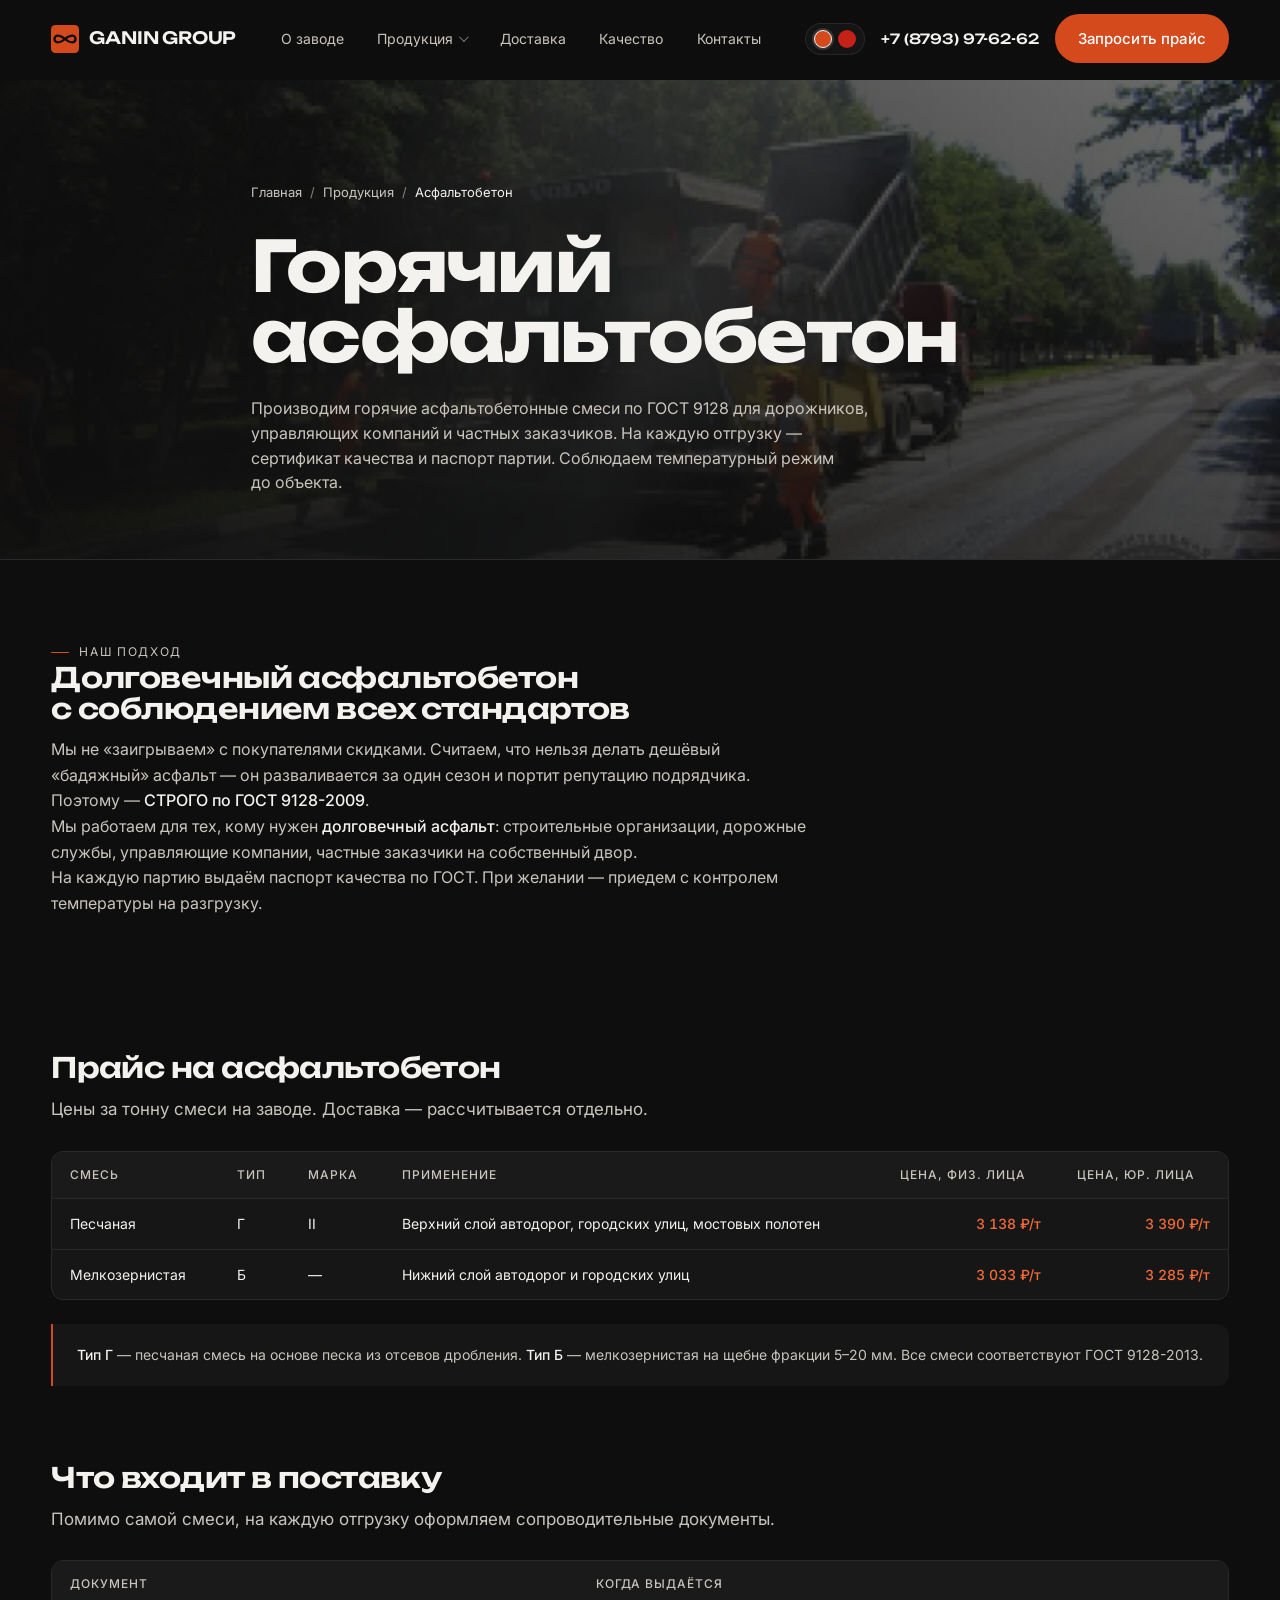
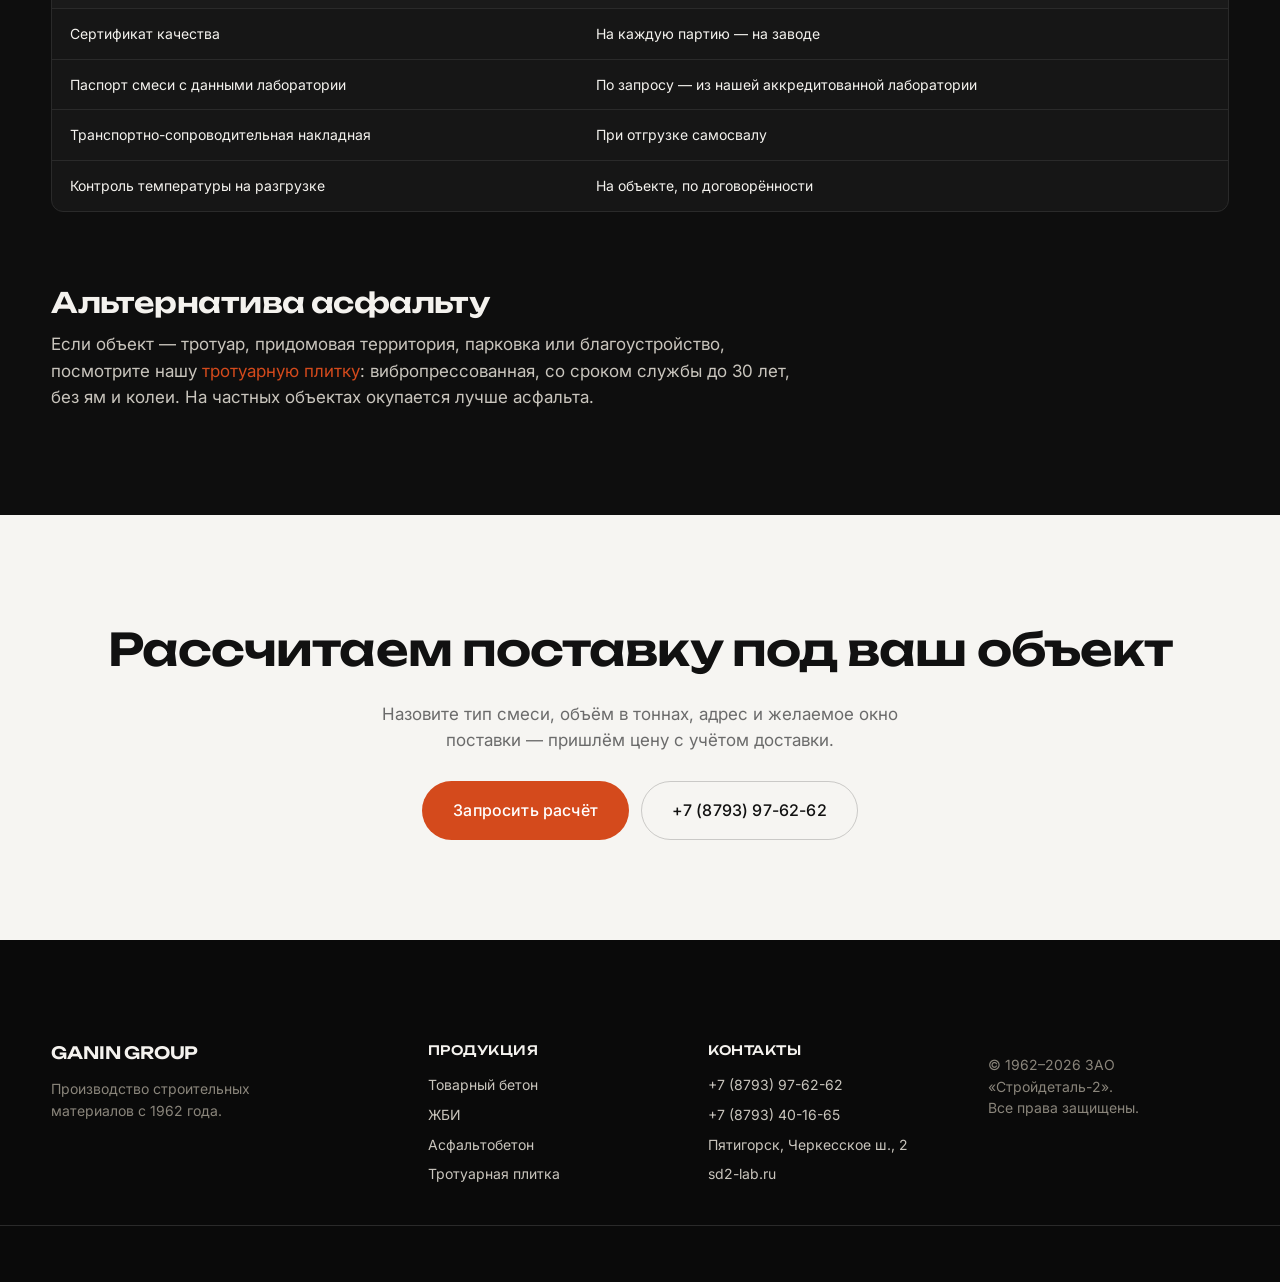
==== commit 94d67c49: "first commit" ====
--- a/products/asphalt.html
+++ b/products/asphalt.html
@@ -17,7 +17,7 @@
 <header class="site-header" data-header>
   <div class="container header-row">
     <a class="brand" href="../index.html" aria-label="GANIN GROUP — на главную">
-      <svg class="brand__mark" viewBox="0 0 32 32" aria-hidden="true"><rect width="32" height="32" rx="5" fill="currentColor"/><text x="16" y="23.5" text-anchor="middle" font-family="Unbounded, system-ui, sans-serif" font-weight="800" font-size="22" letter-spacing="-1" fill="#0E0E0E">G</text></svg>
+      <svg class="brand__mark" viewBox="0 0 32 32" aria-hidden="true"><rect width="32" height="32" rx="5" fill="currentColor"/><path d="M 4 16 C 4 11, 10 11, 16 16 C 22 21, 28 21, 28 16 C 28 11, 22 11, 16 16 C 10 21, 4 21, 4 16 Z" fill="none" stroke="#0E0E0E" stroke-width="2.6" stroke-linecap="round" stroke-linejoin="round"/></svg>
       <span class="brand__name">GANIN GROUP</span>
     </a>
     <nav class="nav" aria-label="Основная навигация">
--- a/assets/css/styles.css
+++ b/assets/css/styles.css
@@ -53,6 +53,11 @@
   -webkit-font-smoothing: antialiased;
   -moz-osx-font-smoothing: grayscale;
   text-rendering: optimizeLegibility;
+  /* IMPORTANT: do NOT set overflow-x here. Mismatched overflow-x/y
+     (e.g. clip + visible) normalises overflow-y to auto on some
+     browsers, which makes <body> a scroll container and BREAKS
+     position:sticky on the hero. The header constrains its own
+     horizontal overflow with max-width: 100vw + overflow-x: clip. */
 }
 
 img, svg, video, canvas, iframe { display: block; max-width: 100%; }
@@ -162,6 +167,13 @@
   padding-block: 14px;
   background: linear-gradient(to bottom, rgba(14,14,14,.6), rgba(14,14,14,0));
   transition: background .25s var(--ease), backdrop-filter .25s var(--ease);
+  /* Hard-constrain to viewport width — guards against grid items
+     forcing the fixed header wider than the screen on some mobile
+     browsers (where it pushes the burger off-screen).
+     overflow-x: clip — only horizontal; doesn't break overflow-y
+     so the desktop dropdown can still spill below the header. */
+  max-width: 100vw;
+  overflow-x: clip;
 }
 .site-header.is-scrolled {
   background: rgba(14,14,14,.85);
@@ -176,12 +188,22 @@
   align-items: center;
   gap: 32px;
 }
+/* Allow grid children to shrink below their content's min size —
+   without this, a long brand name or wide actions block can push
+   the burger past the right edge on narrow phones. */
+.header-row > * { min-width: 0; }
 
 .brand {
   display: inline-flex;
   align-items: center;
   gap: 10px;
   color: var(--accent);
+  position: relative;
+  overflow: hidden;
+  padding: 2px 4px;          /* breathing room for the shine */
+  margin: -2px -4px;         /* compensate so layout isn't affected */
+  border-radius: 8px;
+  isolation: isolate;
 }
 .brand__mark { width: 28px; height: 28px; }
 .brand__name {
@@ -190,6 +212,35 @@
   font-size: 17px;
   letter-spacing: -0.01em;
   color: var(--fg);
+}
+
+/* Hover shine — a diagonal band sweeps across the logo */
+.brand::after {
+  content: "";
+  position: absolute;
+  inset: 0;
+  background: linear-gradient(
+    115deg,
+    transparent 35%,
+    rgba(255, 255, 255, 0.55) 48%,
+    rgba(255, 255, 255, 0.85) 50%,
+    rgba(255, 255, 255, 0.55) 52%,
+    transparent 65%
+  );
+  transform: translateX(-120%);
+  pointer-events: none;
+  z-index: 1;
+}
+.brand:hover::after,
+.brand:focus-visible::after {
+  animation: brand-shine 0.85s ease-out;
+}
+@keyframes brand-shine {
+  from { transform: translateX(-120%); }
+  to   { transform: translateX(120%); }
+}
+@media (prefers-reduced-motion: reduce) {
+  .brand::after { display: none; }
 }
 
 .nav__list {
@@ -371,13 +422,18 @@
 /* ============ Hero ============ */
 .hero {
   position: relative;
-  height: 220vh;        /* scroll length for the video */
+  /* Use dvh (dynamic viewport height) so mobile URL-bar collapse
+     doesn't make the hero taller than the actually visible scroll
+     range. Falls back to vh on browsers without dvh support. */
+  height: 220vh;
+  height: 220dvh;       /* scroll length for the video */
   background: #000;
 }
 .hero__sticky {
   position: sticky;
   top: 0;
   height: 100vh;
+  height: 100dvh;
   overflow: hidden;
 }
 .hero__canvas,
@@ -395,8 +451,8 @@
   inset: 0;
   z-index: 3;
   background:
-    radial-gradient(ellipse at 30% 40%, rgba(0,0,0,0) 0%, rgba(0,0,0,.55) 75%),
-    linear-gradient(to bottom, rgba(0,0,0,.55), rgba(0,0,0,0) 35%, rgba(0,0,0,.65) 100%);
+    radial-gradient(ellipse at 30% 40%, rgba(0,0,0,0) 0%, rgba(0,0,0,.28) 75%),
+    linear-gradient(to bottom, rgba(0,0,0,.28), rgba(0,0,0,0) 35%, rgba(0,0,0,.38) 100%);
   pointer-events: none;
 }
 
@@ -520,6 +576,53 @@
   margin: 0;
 }
 
+/* ============================================
+   Scroll-stack effect — sections between Hero and Products
+   pile up on top of each other as the user scrolls. Products
+   (and everything below) sits above the stack and slides over
+   it to "close" the pile.
+   ============================================ */
+.about,
+.timeline-section,
+.quote-block {
+  position: sticky;
+  top: 0;
+  min-height: 100vh;
+  min-height: 100dvh;
+  border-top-left-radius: 28px;
+  border-top-right-radius: 28px;
+  box-shadow: 0 -16px 40px -12px rgba(0, 0, 0, .45);
+  will-change: transform;
+}
+.about            { z-index: 1; }
+.timeline-section { z-index: 2; }
+.quote-block      { z-index: 3; }
+
+/* Sections after the stack slide on top and cover it */
+.products,
+.delivery,
+.quality,
+.contacts,
+.partners-strip,
+.footer {
+  position: relative;
+  z-index: 10;
+}
+.products {
+  border-top-left-radius: 28px;
+  border-top-right-radius: 28px;
+  box-shadow: 0 -16px 40px -12px rgba(0, 0, 0, .55);
+}
+
+@media (prefers-reduced-motion: reduce) {
+  .about, .timeline-section, .quote-block {
+    position: relative;
+    min-height: 0;
+    box-shadow: none;
+    border-radius: 0;
+  }
+}
+
 /* ============ About ============ */
 .about { background: var(--bg); }
 .about__grid {
@@ -563,7 +666,7 @@
 
 .products__grid {
   display: grid;
-  grid-template-columns: repeat(auto-fit, minmax(320px, 1fr));
+  grid-template-columns: repeat(auto-fit, minmax(min(320px, 100%), 1fr));
   gap: 1px;
   background: var(--light-line);
   border: 1px solid var(--light-line);
@@ -1357,7 +1460,7 @@
 @media (max-width: 1100px) {
   .nav { display: none; }
   .header-row { grid-template-columns: auto 1fr auto; }
-  .burger { display: inline-flex; align-items: center; justify-content: center; }
+  .burger { display: inline-block; }
   .header-actions .btn { display: none; }
 
   .site-header.is-open .nav {
@@ -1413,7 +1516,7 @@
 @media (max-width: 640px) {
   body { font-size: 16px; }
   .phone-link { display: none; }
-  .hero { height: 180vh; }   /* shorter scroll range on mobile */
+  .hero { height: 180vh; height: 180dvh; }   /* shorter scroll range on mobile */
   .hero__title { font-size: clamp(1.9rem, 8.6vw, 2.8rem); letter-spacing: -0.02em; max-width: none; hyphens: auto; }
   .hero__lede  { font-size: 15px; }
   .hero__content { padding-bottom: 56px; }
